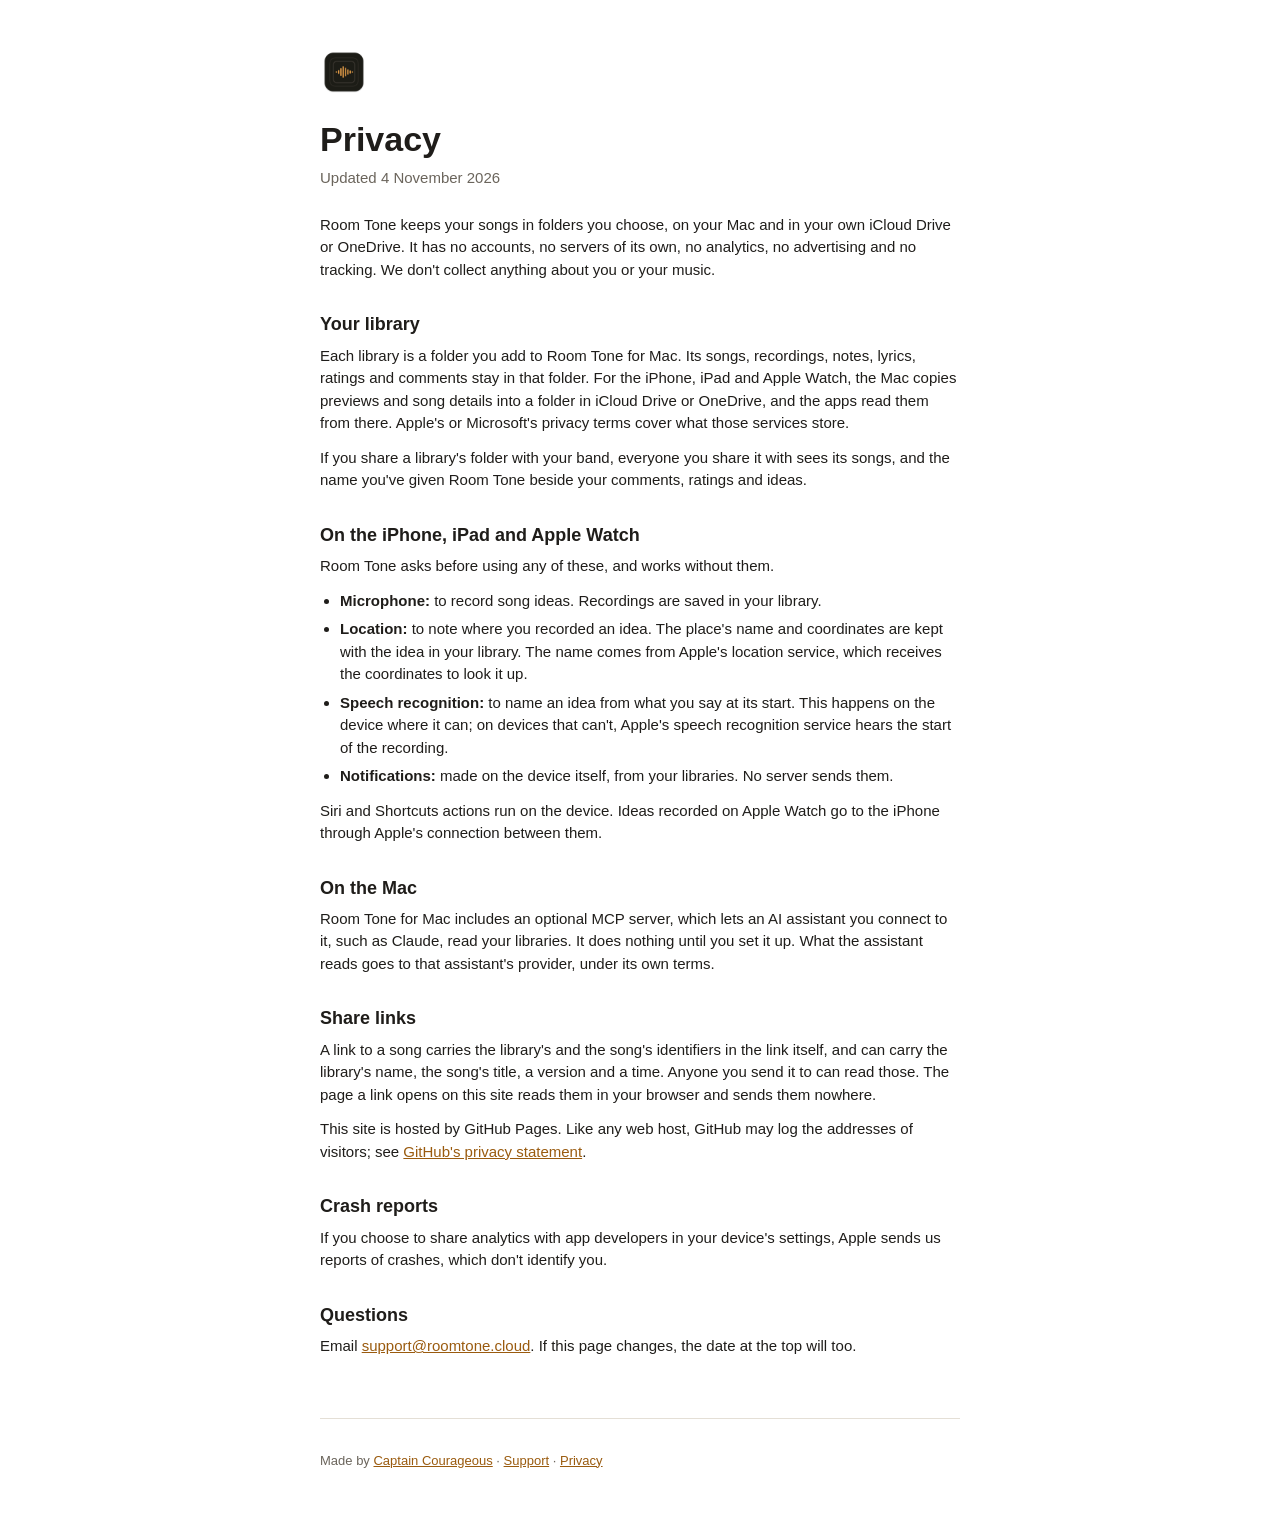
==== privacy.html @ 910cc5aa "Privacy and support pages, for App Store Connect, linked from every page App Store Connect asks for " ====
<!doctype html>
<html lang="en-GB">
<head>
  <meta charset="utf-8">
  <meta name="viewport" content="width=device-width, initial-scale=1">
  <title>Privacy · Room Tone</title>
  <meta name="description" content="What Room Tone does with your songs, recordings and details: it keeps them in your own folders, and collects nothing.">
  <link rel="icon" href="icon.png">
  <link rel="stylesheet" href="style.css?3">
</head>
<body class="home">
  <header class="page">
    <a href="/"><img class="icon small" src="icon.png" alt="Room Tone" width="48" height="48"></a>
    <h1>Privacy</h1>
    <p class="dim">Updated 4 November 2026</p>
  </header>

  <main class="prose">
    <p>Room Tone keeps your songs in folders you choose, on your Mac and in your own iCloud Drive or OneDrive. It has no accounts, no servers of its own, no analytics, no advertising and no tracking. We don't collect anything about you or your music.</p>

    <h2>Your library</h2>
    <p>Each library is a folder you add to Room Tone for Mac. Its songs, recordings, notes, lyrics, ratings and comments stay in that folder. For the iPhone, iPad and Apple Watch, the Mac copies previews and song details into a folder in iCloud Drive or OneDrive, and the apps read them from there. Apple's or Microsoft's privacy terms cover what those services store.</p>
    <p>If you share a library's folder with your band, everyone you share it with sees its songs, and the name you've given Room Tone beside your comments, ratings and ideas.</p>

    <h2>On the iPhone, iPad and Apple Watch</h2>
    <p>Room Tone asks before using any of these, and works without them.</p>
    <ul>
      <li><strong>Microphone:</strong> to record song ideas. Recordings are saved in your library.</li>
      <li><strong>Location:</strong> to note where you recorded an idea. The place's name and coordinates are kept with the idea in your library. The name comes from Apple's location service, which receives the coordinates to look it up.</li>
      <li><strong>Speech recognition:</strong> to name an idea from what you say at its start. This happens on the device where it can; on devices that can't, Apple's speech recognition service hears the start of the recording.</li>
      <li><strong>Notifications:</strong> made on the device itself, from your libraries. No server sends them.</li>
    </ul>
    <p>Siri and Shortcuts actions run on the device. Ideas recorded on Apple Watch go to the iPhone through Apple's connection between them.</p>

    <h2>On the Mac</h2>
    <p>Room Tone for Mac includes an optional MCP server, which lets an AI assistant you connect to it, such as Claude, read your libraries. It does nothing until you set it up. What the assistant reads goes to that assistant's provider, under its own terms.</p>

    <h2>Share links</h2>
    <p>A link to a song carries the library's and the song's identifiers in the link itself, and can carry the library's name, the song's title, a version and a time. Anyone you send it to can read those. The page a link opens on this site reads them in your browser and sends them nowhere.</p>
    <p>This site is hosted by GitHub Pages. Like any web host, GitHub may log the addresses of visitors; see <a href="https://docs.github.com/en/site-policy/privacy-policies/github-general-privacy-statement">GitHub's privacy statement</a>.</p>

    <h2>Crash reports</h2>
    <p>If you choose to share analytics with app developers in your device's settings, Apple sends us reports of crashes, which don't identify you.</p>

    <h2>Questions</h2>
    <p>Email <a href="mailto:support@roomtone.cloud">support@roomtone.cloud</a>. If this page changes, the date at the top will too.</p>
  </main>

  <footer>
    <p>Made by <a href="https://captaincourageous.co.uk">Captain Courageous</a> · <a href="/support">Support</a> · <a href="/privacy">Privacy</a></p>
  </footer>
</body>
</html>
---- style.css ----
/* Room Tone's own colours: Studio in the dark, Paper in the light. */
:root {
  --bg: #ffffff;
  --panel: #f4f1ec;
  --line: #e4dfd6;
  --text: #1f1d1a;
  --text-dim: #6b655c;
  --accent: #9a5b0f;
  --on-accent: #ffffff;
  color-scheme: light dark;
}
@media (prefers-color-scheme: dark) {
  :root {
    --bg: #171613;
    --panel: #1f1d1a;
    --line: #2e2b26;
    --text: #f3efe8;
    --text-dim: #a39c90;
    --accent: #e8a04a;
    --on-accent: #1a1713;
  }
}
* { box-sizing: border-box; }
body {
  margin: 0;
  background: var(--bg);
  color: var(--text);
  font: 15px/1.5 -apple-system, BlinkMacSystemFont, "Helvetica Neue", sans-serif;
}
a { color: var(--accent); }
a:focus-visible { outline: 2px solid var(--text); outline-offset: 3px; border-radius: 4px; }
.open {
  display: inline-block;
  margin: 20px 0 12px;
  padding: 10px 22px;
  border-radius: 10px;
  background: var(--accent);
  color: var(--on-accent);
  font-weight: 600;
  text-decoration: none;
}

/* The song page, where share links land: one card in the middle. */
body.link {
  min-height: 100vh;
  display: grid;
  place-items: center;
  padding: 24px 16px;
}
.link main { max-width: 420px; text-align: center; }
.link img { width: 72px; height: 72px; border-radius: 16px; }
.link h1 { font-size: 22px; font-weight: 600; margin: 16px 0 4px; }
.link p { margin: 0 0 4px; color: var(--text-dim); }
.link .links { margin-top: 24px; font-size: 13px; }

/* The home page. */
.home { padding: 0 16px; }
.intro {
  max-width: 640px;
  margin: 0 auto;
  padding: 72px 0 56px;
  text-align: center;
}
.icon { width: 96px; height: 96px; border-radius: 21px; }
.intro h1 { font-size: 34px; line-height: 1.2; font-weight: 600; margin: 16px 0 8px; }
.lead { font-size: 18px; color: var(--text-dim); margin: 0; }
.soon { margin: 24px 0 0; font-weight: 600; color: var(--accent); }

main { max-width: 1080px; margin: 0 auto; }
.feature {
  display: grid;
  gap: 24px 48px;
  padding: 48px 0;
  border-top: 1px solid var(--line);
}
.feature h2 { font-size: 22px; line-height: 1.3; font-weight: 600; margin: 0 0 8px; }
.feature p { margin: 0 0 12px; max-width: 34em; }
.shot { margin: 0; }
.shot img { display: block; width: 100%; height: auto; }
.mac img { border-radius: 10px; border: 1px solid var(--line); }
.phones { display: flex; justify-content: center; gap: 24px; }
.phones picture { flex: 0 1 260px; }
.phones img { border-radius: 28px; border: 1px solid var(--line); }
@media (min-width: 820px) {
  .feature { grid-template-columns: 1fr 2fr; align-items: center; }
  .feature:not(.wide) { grid-template-columns: 1fr 1fr; }
  .feature .words { padding-bottom: 12px; }
}

/* Pages of text: privacy and support. */
.page {
  max-width: 640px;
  margin: 0 auto;
  padding: 48px 0 24px;
}
.icon.small { width: 48px; height: 48px; border-radius: 11px; }
.page h1 { font-size: 34px; line-height: 1.2; font-weight: 600; margin: 16px 0 8px; }
.dim { color: var(--text-dim); margin: 0; }
.prose { max-width: 640px; padding-bottom: 48px; }
.prose h2 { font-size: 18px; line-height: 1.3; font-weight: 600; margin: 32px 0 8px; }
.prose p, .prose ul { margin: 0 0 12px; }
.prose ul { padding-left: 20px; }
.prose li { margin-bottom: 6px; }
.prose code {
  font: 13px ui-monospace, SFMono-Regular, Menlo, monospace;
  background: var(--panel);
  padding: 1px 5px;
  border-radius: 4px;
}

footer {
  max-width: 1080px;
  margin: 0 auto;
  padding: 32px 0 48px;
  border-top: 1px solid var(--line);
  font-size: 13px;
  color: var(--text-dim);
}
footer p { margin: 0; }
.prose + footer { max-width: 640px; }
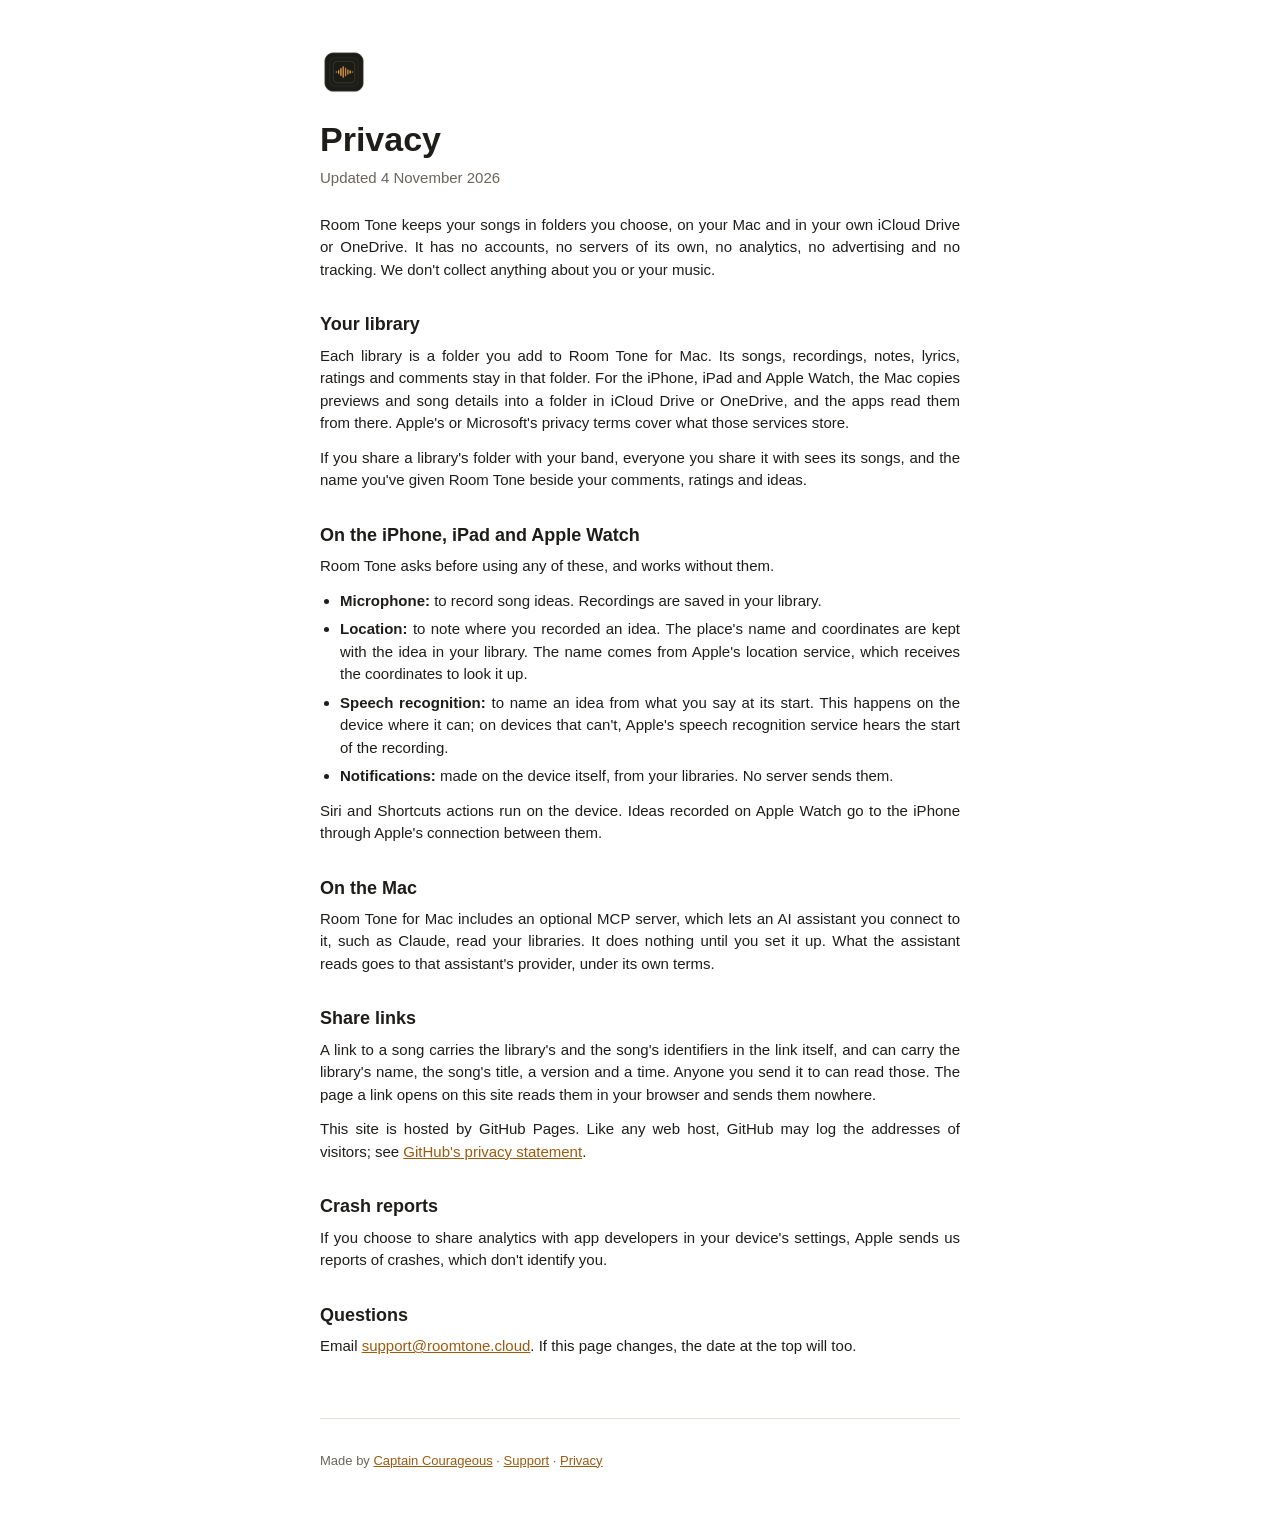
==== commit 74280d93: "Privacy and support: justified text, and paths without a box that read as spaces Co-Authored-By: Cla" ====
--- a/privacy.html
+++ b/privacy.html
@@ -6,7 +6,7 @@
   <title>Privacy · Room Tone</title>
   <meta name="description" content="What Room Tone does with your songs, recordings and details: it keeps them in your own folders, and collects nothing.">
   <link rel="icon" href="icon.png">
-  <link rel="stylesheet" href="style.css?3">
+  <link rel="stylesheet" href="style.css?4">
 </head>
 <body class="home">
   <header class="page">
--- a/style.css
+++ b/style.css
@@ -101,12 +101,10 @@
 .prose p, .prose ul { margin: 0 0 12px; }
 .prose ul { padding-left: 20px; }
 .prose li { margin-bottom: 6px; }
-.prose code {
-  font: 13px ui-monospace, SFMono-Regular, Menlo, monospace;
-  background: var(--panel);
-  padding: 1px 5px;
-  border-radius: 4px;
-}
+/* Justified, with hyphens to keep the spacing even in a narrow column. */
+.prose p, .prose li { text-align: justify; hyphens: auto; }
+/* A folder's path: in a monospace font only, with no box round it to look like spaces. */
+.prose code { font: 0.9em ui-monospace, SFMono-Regular, Menlo, monospace; }
 
 footer {
   max-width: 1080px;
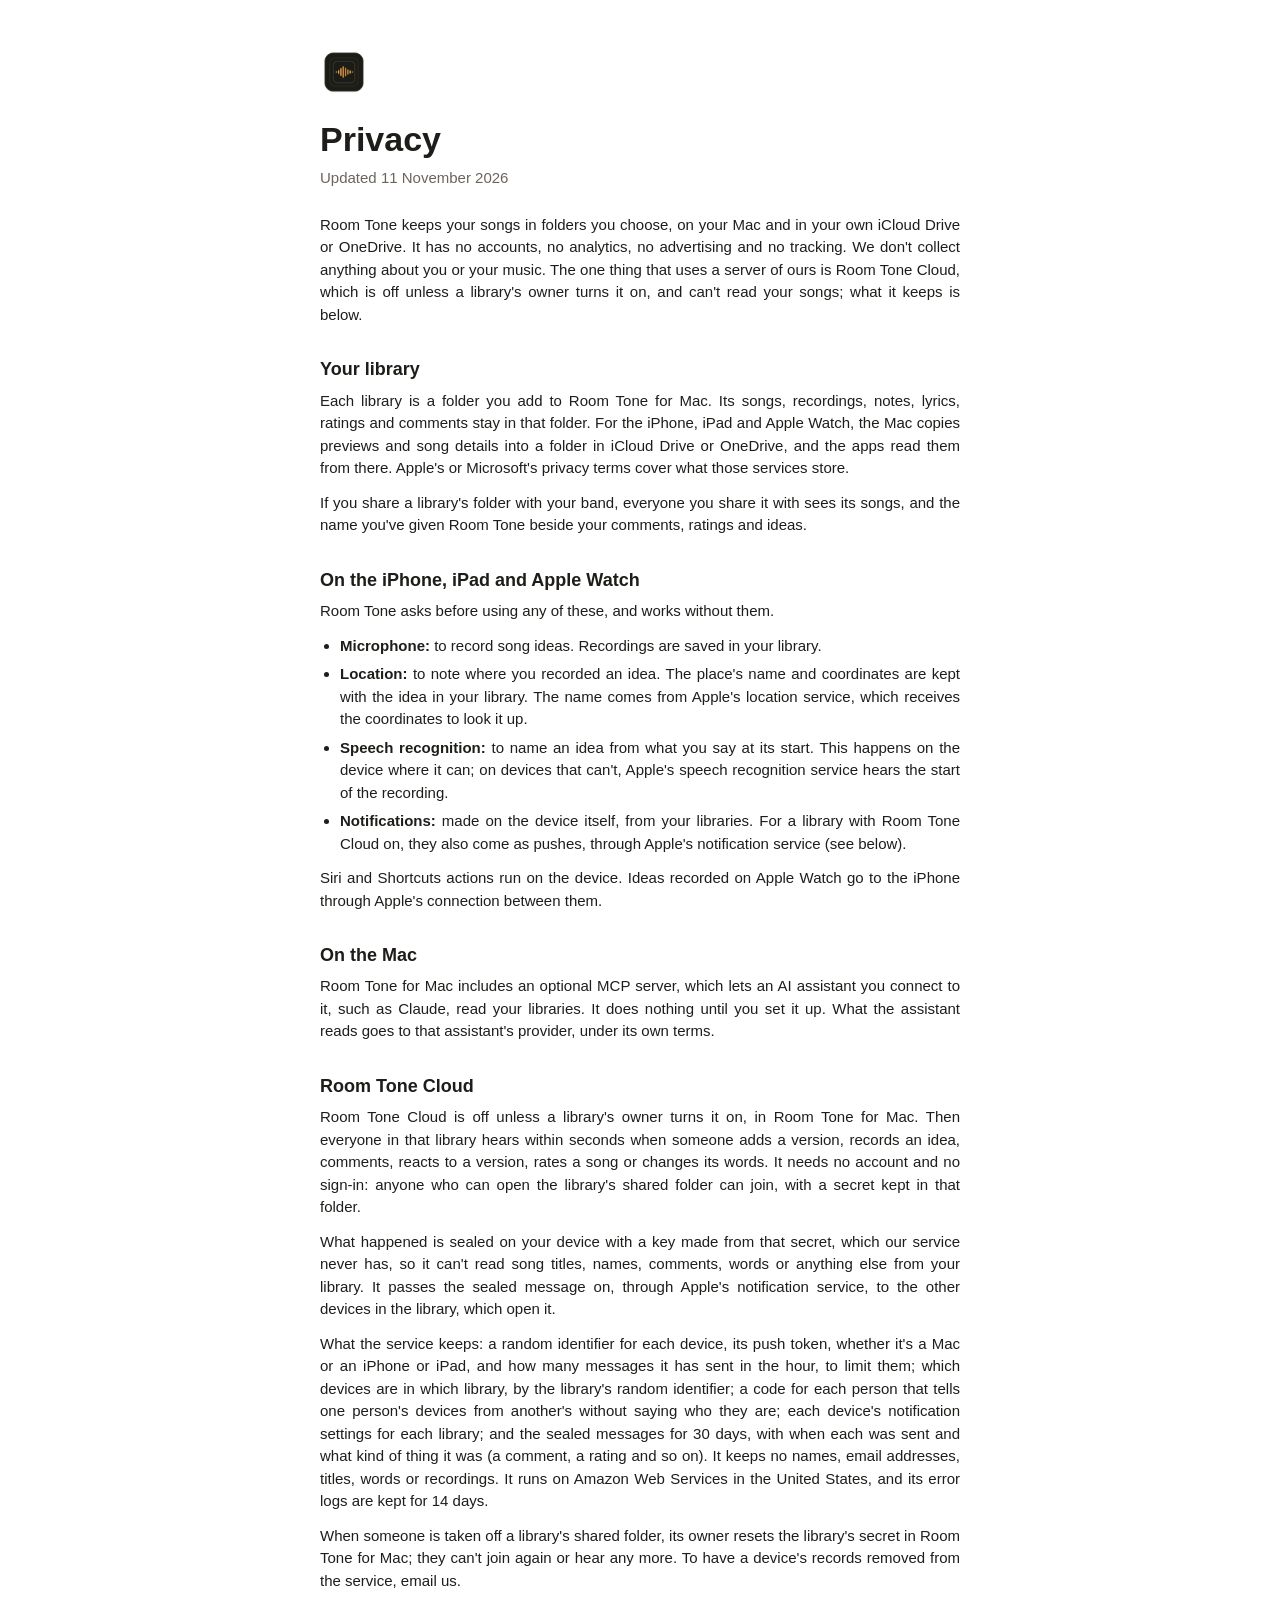
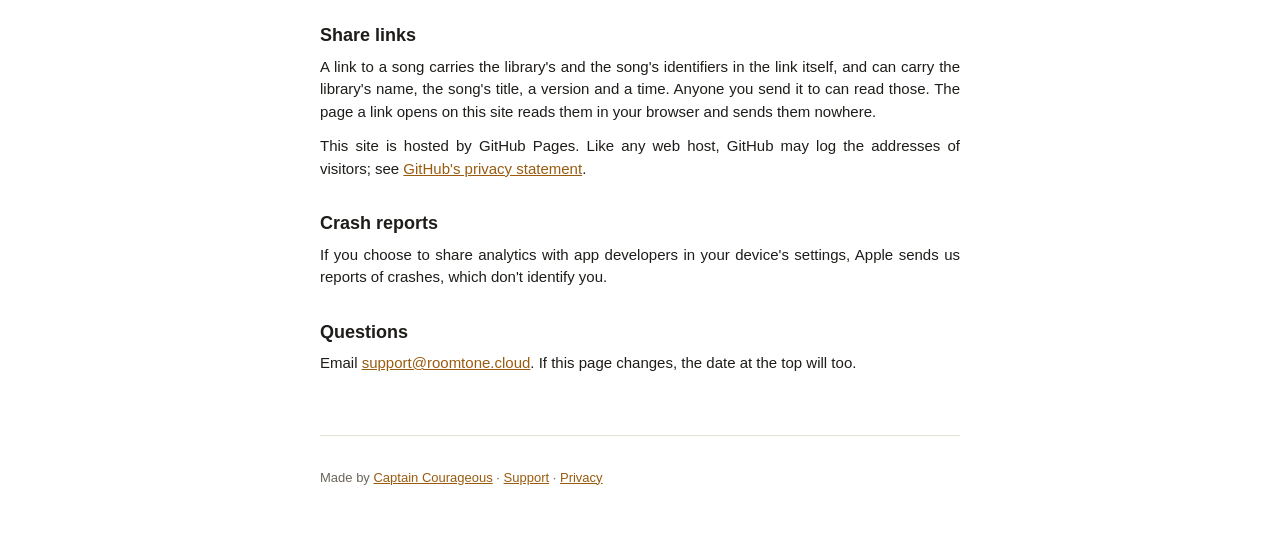
==== commit 6fa8efeb: "Privacy: Room Tone Cloud, what it keeps and what it can't read Room Tone Cloud's notifications (Chri" ====
--- a/privacy.html
+++ b/privacy.html
@@ -5,18 +5,28 @@
   <meta name="viewport" content="width=device-width, initial-scale=1">
   <title>Privacy · Room Tone</title>
   <meta name="description" content="What Room Tone does with your songs, recordings and details: it keeps them in your own folders, and collects nothing.">
-  <link rel="icon" href="icon.png">
-  <link rel="stylesheet" href="style.css?4">
+  <meta property="og:title" content="Privacy · Room Tone">
+  <meta property="og:description" content="What Room Tone does with your songs, recordings and details: it keeps them in your own folders, and collects nothing.">
+  <meta property="og:url" content="https://roomtone.cloud/privacy">
+  <meta property="og:site_name" content="Room Tone">
+  <meta property="og:image" content="https://roomtone.cloud/og.jpg">
+  <meta property="og:image:width" content="1200">
+  <meta property="og:image:height" content="630">
+  <meta name="twitter:card" content="summary_large_image">
+  <link rel="icon" href="/favicon.ico" sizes="any">
+  <link rel="icon" href="/favicon-32.png" type="image/png">
+  <link rel="apple-touch-icon" href="/apple-touch-icon.png">
+  <link rel="stylesheet" href="style.css?5">
 </head>
 <body class="home">
   <header class="page">
     <a href="/"><img class="icon small" src="icon.png" alt="Room Tone" width="48" height="48"></a>
     <h1>Privacy</h1>
-    <p class="dim">Updated 4 November 2026</p>
+    <p class="dim">Updated 11 November 2026</p>
   </header>
 
   <main class="prose">
-    <p>Room Tone keeps your songs in folders you choose, on your Mac and in your own iCloud Drive or OneDrive. It has no accounts, no servers of its own, no analytics, no advertising and no tracking. We don't collect anything about you or your music.</p>
+    <p>Room Tone keeps your songs in folders you choose, on your Mac and in your own iCloud Drive or OneDrive. It has no accounts, no analytics, no advertising and no tracking. We don't collect anything about you or your music. The one thing that uses a server of ours is Room Tone Cloud, which is off unless a library's owner turns it on, and can't read your songs; what it keeps is below.</p>
 
     <h2>Your library</h2>
     <p>Each library is a folder you add to Room Tone for Mac. Its songs, recordings, notes, lyrics, ratings and comments stay in that folder. For the iPhone, iPad and Apple Watch, the Mac copies previews and song details into a folder in iCloud Drive or OneDrive, and the apps read them from there. Apple's or Microsoft's privacy terms cover what those services store.</p>
@@ -28,12 +38,18 @@
       <li><strong>Microphone:</strong> to record song ideas. Recordings are saved in your library.</li>
       <li><strong>Location:</strong> to note where you recorded an idea. The place's name and coordinates are kept with the idea in your library. The name comes from Apple's location service, which receives the coordinates to look it up.</li>
       <li><strong>Speech recognition:</strong> to name an idea from what you say at its start. This happens on the device where it can; on devices that can't, Apple's speech recognition service hears the start of the recording.</li>
-      <li><strong>Notifications:</strong> made on the device itself, from your libraries. No server sends them.</li>
+      <li><strong>Notifications:</strong> made on the device itself, from your libraries. For a library with Room Tone Cloud on, they also come as pushes, through Apple's notification service (see below).</li>
     </ul>
     <p>Siri and Shortcuts actions run on the device. Ideas recorded on Apple Watch go to the iPhone through Apple's connection between them.</p>
 
     <h2>On the Mac</h2>
     <p>Room Tone for Mac includes an optional MCP server, which lets an AI assistant you connect to it, such as Claude, read your libraries. It does nothing until you set it up. What the assistant reads goes to that assistant's provider, under its own terms.</p>
+
+    <h2>Room Tone Cloud</h2>
+    <p>Room Tone Cloud is off unless a library's owner turns it on, in Room Tone for Mac. Then everyone in that library hears within seconds when someone adds a version, records an idea, comments, reacts to a version, rates a song or changes its words. It needs no account and no sign-in: anyone who can open the library's shared folder can join, with a secret kept in that folder.</p>
+    <p>What happened is sealed on your device with a key made from that secret, which our service never has, so it can't read song titles, names, comments, words or anything else from your library. It passes the sealed message on, through Apple's notification service, to the other devices in the library, which open it.</p>
+    <p>What the service keeps: a random identifier for each device, its push token, whether it's a Mac or an iPhone or iPad, and how many messages it has sent in the hour, to limit them; which devices are in which library, by the library's random identifier; a code for each person that tells one person's devices from another's without saying who they are; each device's notification settings for each library; and the sealed messages for 30 days, with when each was sent and what kind of thing it was (a comment, a rating and so on). It keeps no names, email addresses, titles, words or recordings. It runs on Amazon Web Services in the United States, and its error logs are kept for 14 days.</p>
+    <p>When someone is taken off a library's shared folder, its owner resets the library's secret in Room Tone for Mac; they can't join again or hear any more. To have a device's records removed from the service, email us.</p>
 
     <h2>Share links</h2>
     <p>A link to a song carries the library's and the song's identifiers in the link itself, and can carry the library's name, the song's title, a version and a time. Anyone you send it to can read those. The page a link opens on this site reads them in your browser and sends them nowhere.</p>
--- a/style.css
+++ b/style.css
@@ -81,6 +81,8 @@
 .phones { display: flex; justify-content: center; gap: 24px; }
 .phones picture { flex: 0 1 260px; }
 .phones img { border-radius: 28px; border: 1px solid var(--line); }
+.ipad { display: grid; gap: 16px; }
+.ipad img { border-radius: 14px; border: 1px solid var(--line); }
 @media (min-width: 820px) {
   .feature { grid-template-columns: 1fr 2fr; align-items: center; }
   .feature:not(.wide) { grid-template-columns: 1fr 1fr; }
